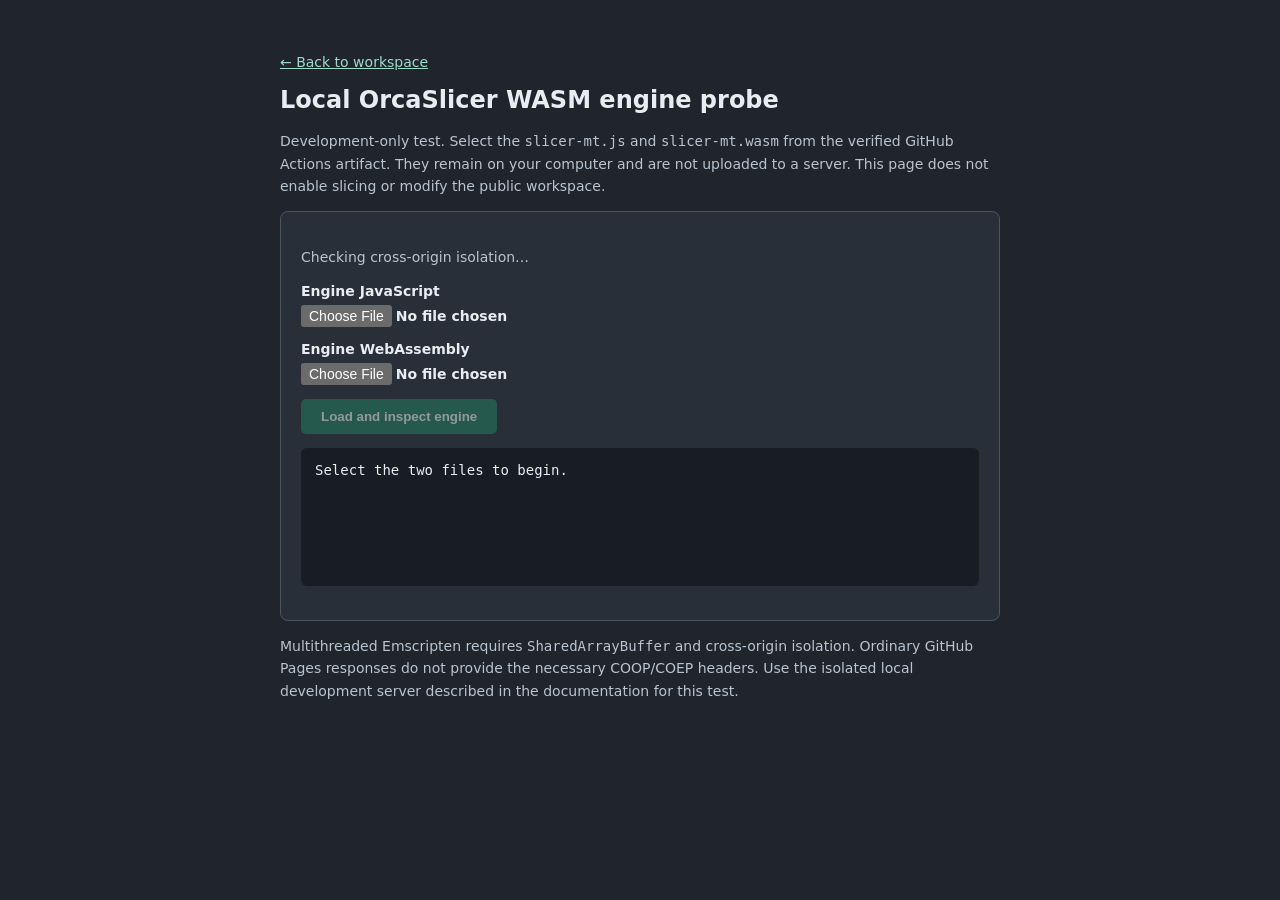
==== engine-probe.html @ 02a3b13a "feat(engine): add opt-in local WASM diagnostic page without deploying binaries" ====
<!doctype html>
<html lang="en">
<head>
<meta charset="utf-8">
<meta name="viewport" content="width=device-width, initial-scale=1">
<meta name="theme-color" content="#202329">
<link rel="icon" href="data:,">
<title>Layer Workbench — Local WASM Engine Probe</title>
<style>
:root{color-scheme:dark;font:14px system-ui;background:#20252c;color:#e8edf3}
body{max-width:720px;margin:6vh auto;padding:0 20px}
h1{font-size:24px}p{line-height:1.6;color:#b8c4d0}
section{border:1px solid #4a5663;border-radius:8px;padding:20px;background:#292f38}
label{display:block;margin:14px 0;font-weight:600}
input{display:block;margin:6px 0 0;width:100%;font:inherit}
button{border:0;border-radius:5px;background:#238463;color:white;font-weight:650;padding:10px 20px;cursor:pointer}
button:disabled{opacity:.5;cursor:not-allowed}
pre{white-space:pre-wrap;overflow-wrap:anywhere;background:#171d23;border-radius:6px;padding:14px;min-height:110px}
a{color:#9ddbc7}
</style>
<script type="module" src="./scripts/probe-engine.mjs"></script>
</head>
<body>
<a href="./">← Back to workspace</a>
<h1>Local OrcaSlicer WASM engine probe</h1>
<p>Development-only test. Select the <code>slicer-mt.js</code> and <code>slicer-mt.wasm</code> from the verified GitHub Actions artifact. They remain on your computer and are not uploaded to a server. This page does not enable slicing or modify the public workspace.</p>
<section>
<p id="isolation">Checking cross-origin isolation…</p>
<label>Engine JavaScript<input id="engine-js" type="file" accept=".js"></label>
<label>Engine WebAssembly<input id="engine-wasm" type="file" accept=".wasm"></label>
<button id="probe" disabled>Load and inspect engine</button>
<pre id="probe-output" role="status" aria-live="polite">Select the two files to begin.</pre>
</section>
<p>Multithreaded Emscripten requires <code>SharedArrayBuffer</code> and cross-origin isolation. Ordinary GitHub Pages responses do not provide the necessary COOP/COEP headers. Use the isolated local development server described in the documentation for this test.</p>
</body>
</html>
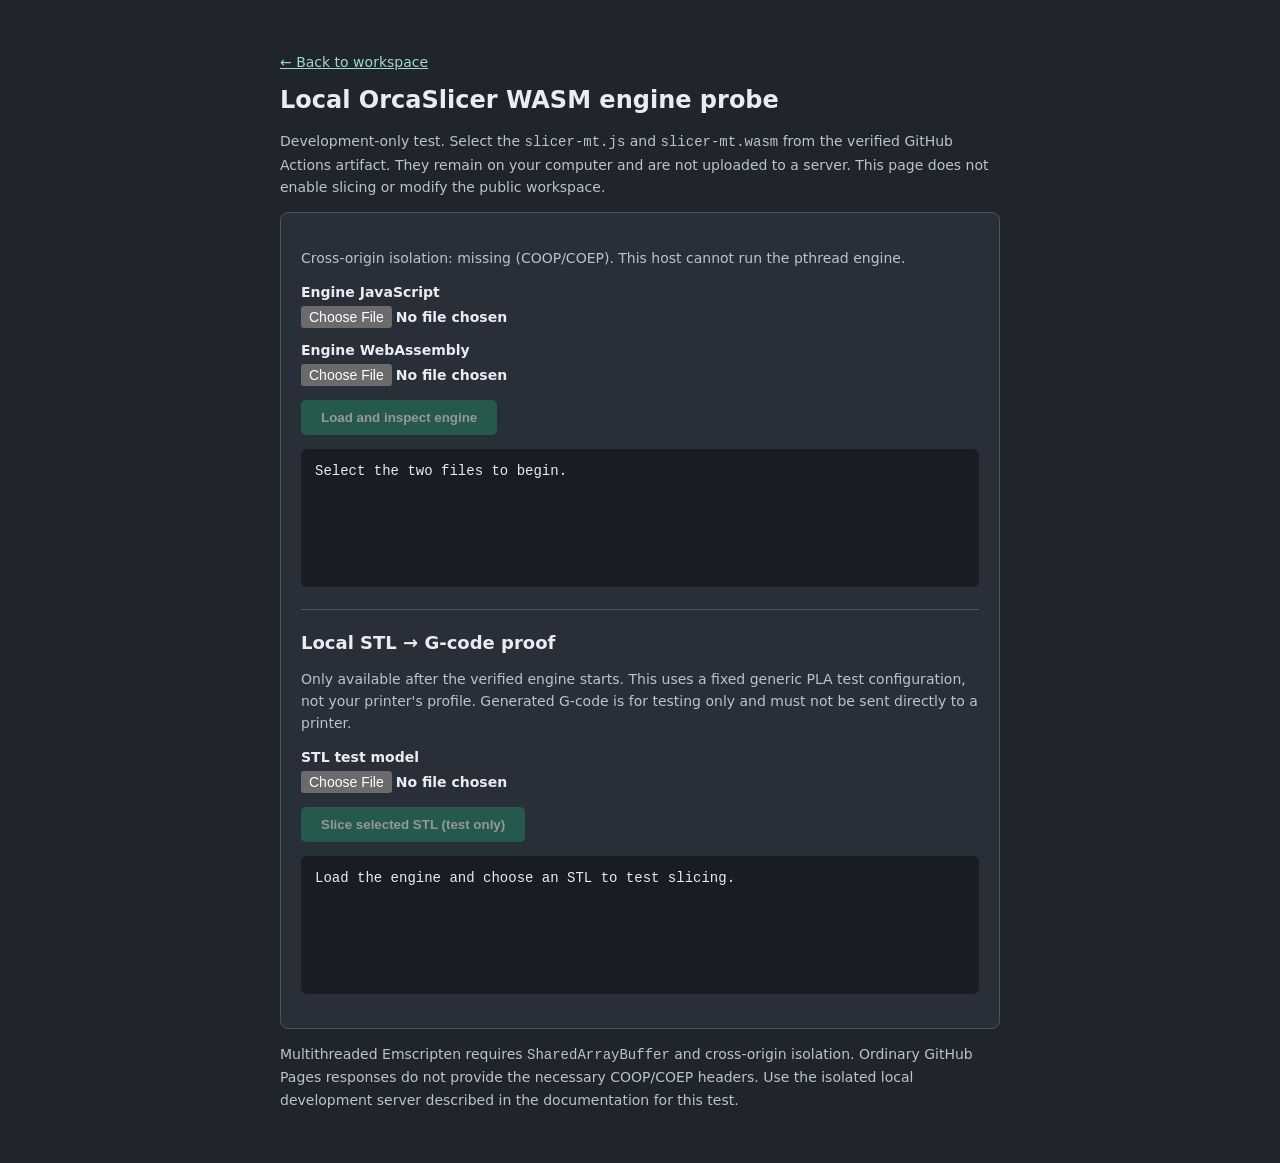
==== commit bf81c88e: "feat(engine): add local STL-to-Gcode verification controls to isolated probe" ====
--- a/engine-probe.html
+++ b/engine-probe.html
@@ -30,6 +30,13 @@
 <label>Engine WebAssembly<input id="engine-wasm" type="file" accept=".wasm"></label>
 <button id="probe" disabled>Load and inspect engine</button>
 <pre id="probe-output" role="status" aria-live="polite">Select the two files to begin.</pre>
+<hr style="border:0;border-top:1px solid #4a5663;margin:22px 0">
+<h2 style="font-size:18px">Local STL → G-code proof</h2>
+<p>Only available after the verified engine starts. This uses a fixed generic PLA test configuration, not your printer's profile. Generated G-code is for testing only and must not be sent directly to a printer.</p>
+<label>STL test model<input id="slice-stl" type="file" accept=".stl"></label>
+<button id="slice-model" disabled>Slice selected STL (test only)</button>
+<a id="download-gcode" hidden download="wasm-test.gcode">Download test G-code</a>
+<pre id="slice-output" role="status" aria-live="polite">Load the engine and choose an STL to test slicing.</pre>
 </section>
 <p>Multithreaded Emscripten requires <code>SharedArrayBuffer</code> and cross-origin isolation. Ordinary GitHub Pages responses do not provide the necessary COOP/COEP headers. Use the isolated local development server described in the documentation for this test.</p>
 </body>
